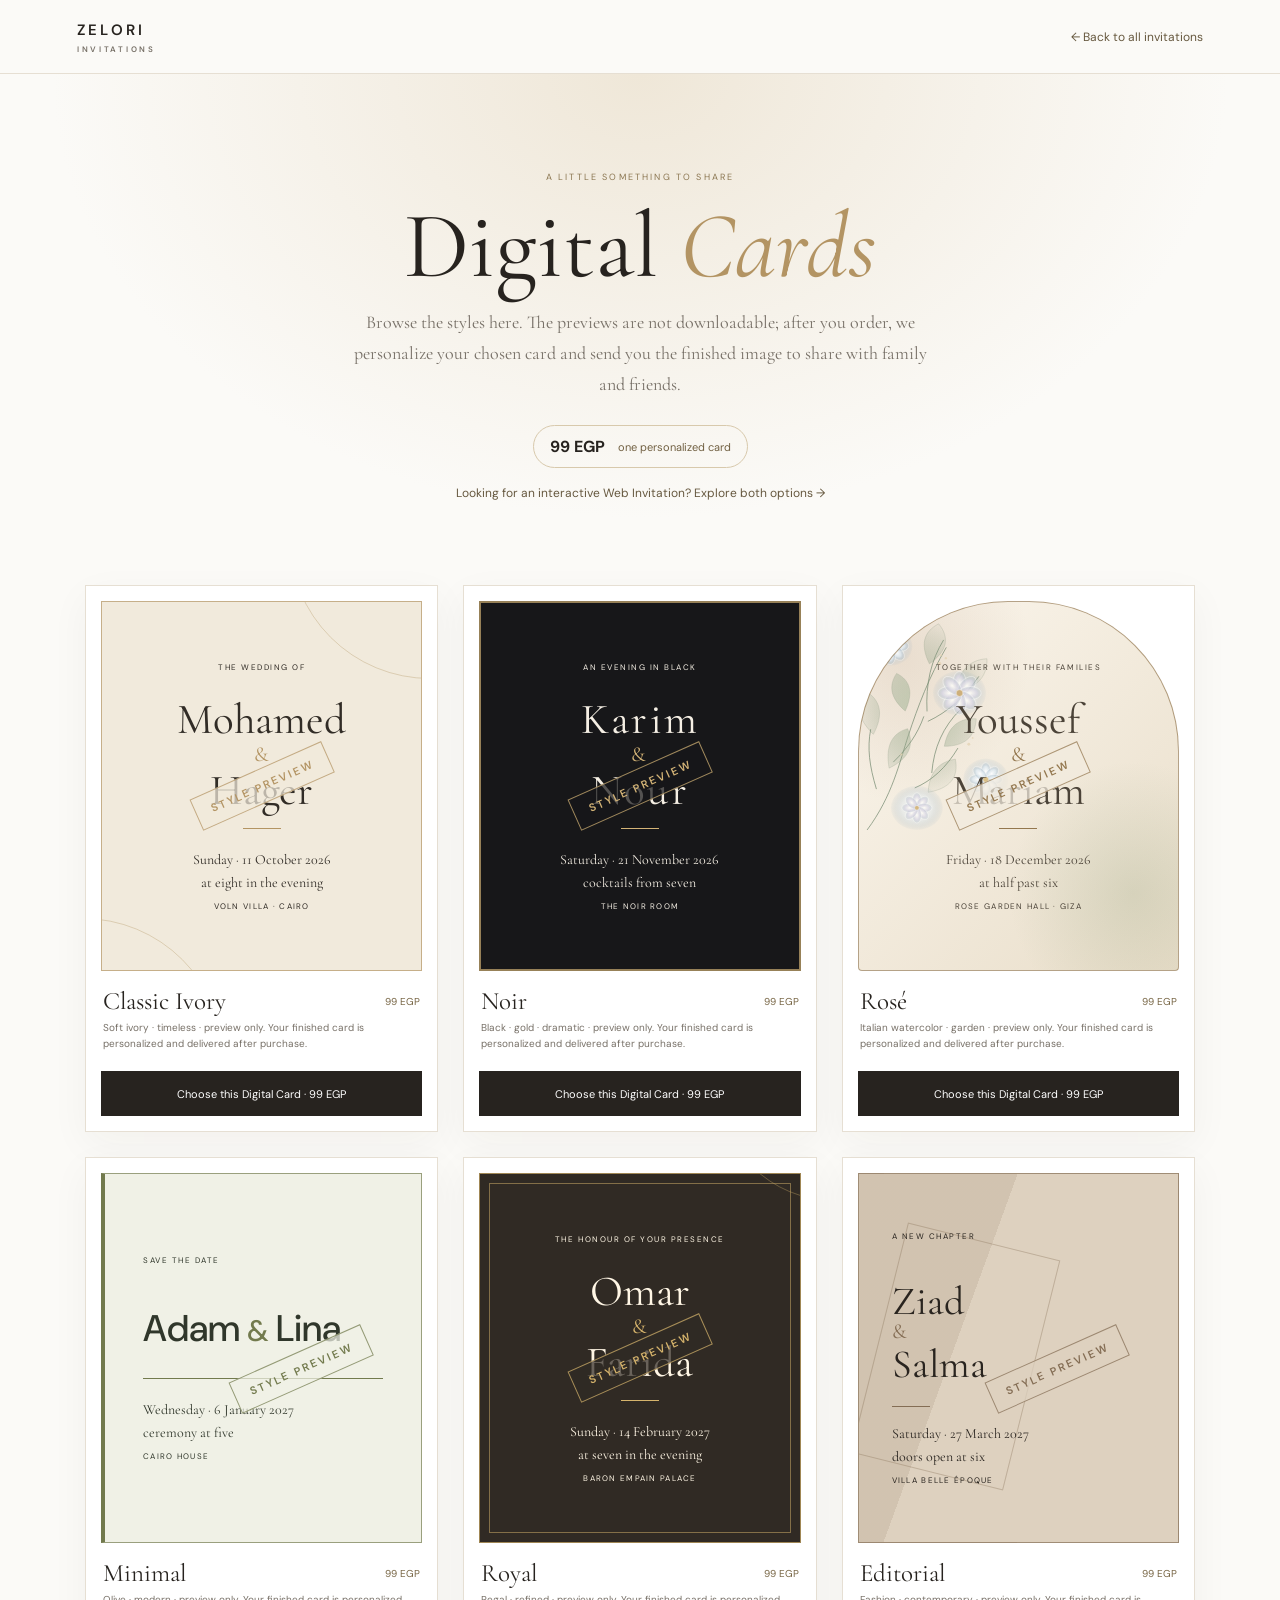
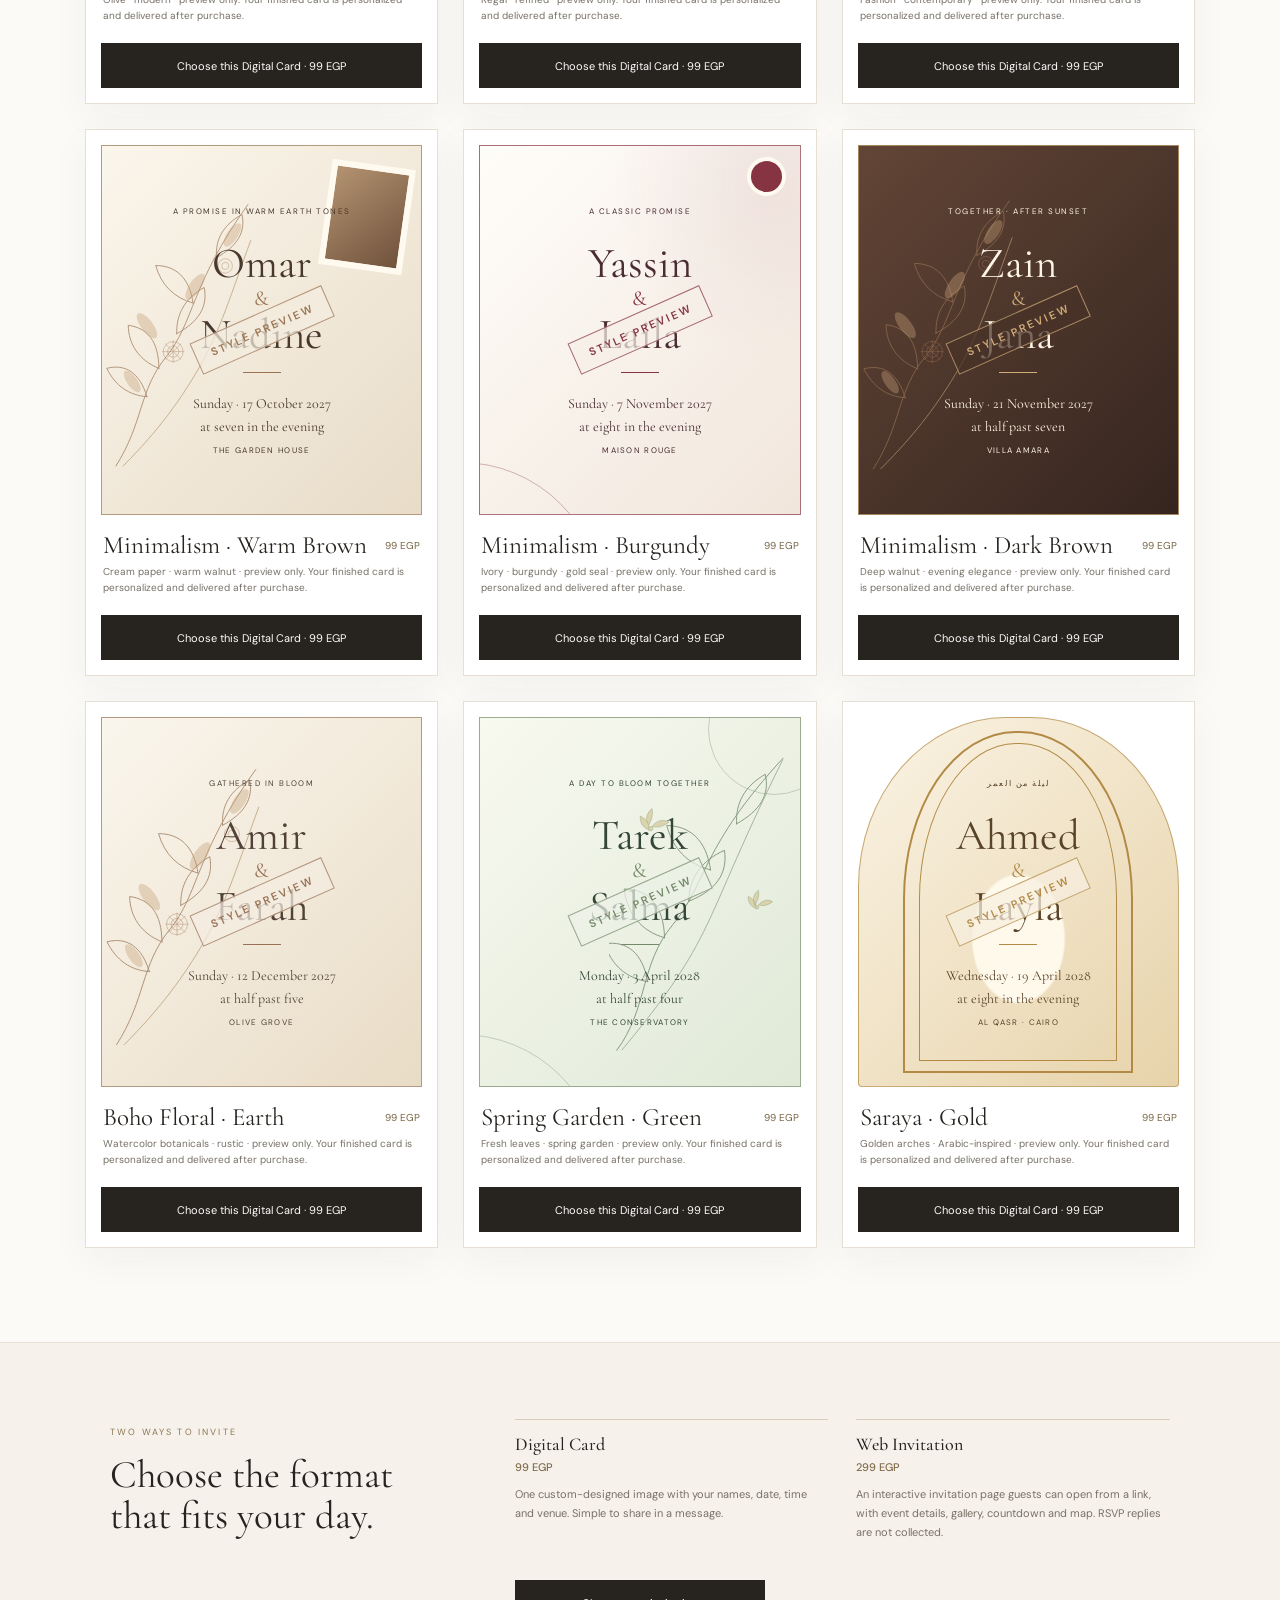
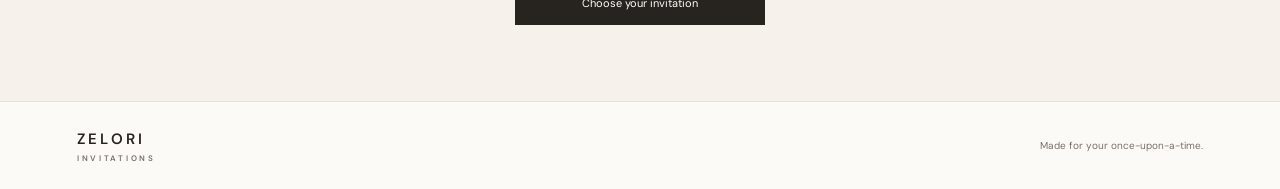
==== digital-cards.html @ d82b8eb6 "Add cleaned ZELORI website" ====
<!doctype html>
<html lang="en">
<head>
  <meta charset="utf-8">
  <meta name="viewport" content="width=device-width, initial-scale=1">
  <meta name="description" content="Explore twelve personalized ZELORI Digital Card designs, ready to share with your wedding guests.">
  <title>Digital Cards | ZELORI</title>
  <meta property="og:title" content="Digital Cards | ZELORI">
  <meta property="og:description" content="ZELORI digital wedding invitation design preview. Sample details are for demonstration; request a personalized design.">
  <meta property="og:type" content="website">
  <link rel="preconnect" href="https://fonts.googleapis.com">
  <link rel="preconnect" href="https://fonts.gstatic.com" crossorigin>
  <link href="https://fonts.googleapis.com/css2?family=Cormorant+Garamond:wght@400;500;600&family=DM+Sans:wght@400;500;600&display=swap" rel="stylesheet">
  <link rel="stylesheet" href="digital-cards.css">
  <link rel="icon" type="image/svg+xml" href="assets/favicon.svg">
</head>
<body>
  <header class="topbar"><a class="brand" href="index.html">ZELORI<span>INVITATIONS</span></a><a class="back-link" href="index.html#portfolio">← Back to all invitations</a></header>
  <main>
    <section class="intro">
      <span class="eyebrow">A LITTLE SOMETHING TO SHARE</span>
      <h1>Digital <em>Cards</em></h1>
      <p>Browse the styles here. The previews are not downloadable; after you order, we personalize your chosen card and send you the finished image to share with family and friends.</p>
      <div class="price-pill"><strong>99 EGP</strong><span>one personalized card</span></div>
      <a class="text-link" href="index.html#order">Looking for an interactive Web Invitation? Explore both options →</a>
    </section>
    <section class="collection" aria-label="Digital Card designs" id="cards"></section>
    <section class="difference"><div><span class="eyebrow">TWO WAYS TO INVITE</span><h2>Choose the format<br>that fits your day.</h2></div><div class="format"><b>Digital Card <span>99 EGP</span></b><p>One custom-designed image with your names, date, time and venue. Simple to share in a message.</p></div><div class="format"><b>Web Invitation <span>299 EGP</span></b><p>An interactive invitation page guests can open from a link, with event details, gallery, countdown and map. RSVP replies are not collected.</p></div><a class="primary-link" href="index.html?package=digital-card#order">Choose your invitation</a></section>
  </main>
  <footer><a class="brand" href="index.html">ZELORI<span>INVITATIONS</span></a><span>Made for your once-upon-a-time.</span></footer>
  <script src="digital-cards.js"></script>
</body>
</html>
---- digital-cards.css ----
:root{color-scheme:light;--ink:#27231f;--muted:#777067;--gold:#b39463;--paper:#f6f2eb;--line:#e6dfd3}*{box-sizing:border-box}body{margin:0;background:#fbfaf7;color:var(--ink);font-family:"DM Sans",sans-serif}.topbar,footer{height:74px;padding:0 clamp(20px,6vw,88px);display:flex;align-items:center;justify-content:space-between;border-bottom:1px solid var(--line)}.brand{text-decoration:none;color:var(--ink);font:600 15px "DM Sans",sans-serif;letter-spacing:.22em}.brand span{display:block;margin-top:4px;font-size:8px;letter-spacing:.34em;color:var(--muted)}.back-link,.text-link{color:#66583f;font-size:12px;text-decoration:none}.back-link:hover,.text-link:hover{text-decoration:underline}.intro{padding:90px 22px 56px;text-align:center;background:radial-gradient(ellipse at 50% 0,#efe7d8 0,transparent 65%)}.eyebrow{font-size:9px;letter-spacing:.24em;color:#8b7651}.intro h1{margin:18px 0;font:400 clamp(58px,9vw,94px)/.92 "Cormorant Garamond",serif}.intro h1 em{color:var(--gold);font-weight:400}.intro>p{max-width:590px;margin:0 auto;color:var(--muted);font:400 18px/1.7 "Cormorant Garamond",serif}.price-pill{display:inline-flex;align-items:center;gap:13px;margin:26px 0 17px;padding:10px 16px;border:1px solid #d8c9ac;border-radius:40px;color:#716042;font-size:11px}.price-pill strong{font-size:16px;color:var(--ink)}.text-link{display:block}.collection{width:min(1110px,calc(100% - 40px));margin:0 auto;padding:28px 0 94px;display:grid;grid-template-columns:repeat(3,minmax(0,1fr));gap:25px}.card-product{padding:15px;background:#fff;border:1px solid var(--line);box-shadow:0 12px 38px #30291d0b}.invite-card{--card:#f1eadc;--accent:#b39463;--type:#312c26;position:relative;isolation:isolate;overflow:hidden;min-height:370px;padding:25px;display:flex;flex-direction:column;align-items:center;justify-content:center;text-align:center;background:var(--card);color:var(--type);border:1px solid color-mix(in srgb,var(--accent) 68%,transparent)}.invite-card:before,.invite-card:after{content:"";position:absolute;z-index:-1;border:1px solid color-mix(in srgb,var(--accent) 35%,transparent);border-radius:50%;width:280px;height:280px}.invite-card:before{top:-205px;right:-150px}.invite-card:after{bottom:-230px;left:-160px}.invite-card .overline{font-size:8px;letter-spacing:.19em}.invite-card .names{margin:29px 0 18px;font:400 43px/.87 "Cormorant Garamond",serif}.invite-card .names i{display:block;margin:8px 0;color:var(--accent);font-size:21px;font-style:normal}.invite-card .rule{width:38px;height:1px;margin:0 0 19px;background:var(--accent)}.invite-card .details{font:400 14px/1.65 "Cormorant Garamond",serif}.invite-card .place{margin-top:7px;font-size:8px;letter-spacing:.16em}.card-noir{--card:#171719;--accent:#d4b477;--type:#f5efe4}.card-rose{--card:#f5e5e3;--accent:#ad737c;--type:#503c3f}.card-minimal{--card:#fff;--accent:#7b786f;--type:#292a28}.card-minimal:before,.card-minimal:after{display:none}.card-royal{--card:#302a24;--accent:#d6b46c;--type:#fff6e5}.card-editorial{--card:#ded1bf;--accent:#846d54;--type:#29241f}.card-editorial:before{border-radius:0;transform:rotate(18deg)}.product-caption{display:flex;align-items:center;justify-content:space-between;margin:15px 2px 4px}.product-caption h2{margin:0;font:400 25px "Cormorant Garamond",serif}.product-caption span{font-size:10px;color:#766443}.product-copy{min-height:37px;margin:4px 2px 14px;color:var(--muted);font-size:10px;line-height:1.6}.buy-link,.primary-link{min-height:45px;display:flex;align-items:center;justify-content:center;background:var(--ink);color:white;text-decoration:none;font-size:11px;transition:background .2s}.buy-link:hover,.primary-link:hover{background:#907648}.difference{padding:76px max(22px,calc((100% - 1060px)/2));display:grid;grid-template-columns:1.2fr 1fr 1fr;gap:28px;align-items:start;background:var(--paper);border-top:1px solid var(--line)}.difference h2{margin:15px 0;font:400 39px/1.05 "Cormorant Garamond",serif}.format{padding-top:13px;border-top:1px solid #d8cdbb}.format b{font:500 18px "Cormorant Garamond",serif}.format b span{display:block;margin-top:5px;color:#806b48;font:500 11px "DM Sans",sans-serif}.format p{color:var(--muted);font-size:11px;line-height:1.7}.primary-link{grid-column:2/4;max-width:250px;padding:0 20px}footer{height:auto;min-height:88px;border:0;border-top:1px solid var(--line);color:var(--muted);font-size:10px}@media(max-width:820px){.collection{grid-template-columns:repeat(2,minmax(0,1fr));gap:16px}.difference{grid-template-columns:1fr 1fr}.difference>div:first-child{grid-column:1/-1}.primary-link{grid-column:1/-1}}@media(max-width:540px){.topbar{height:64px}.back-link{font-size:10px}.intro{padding-top:66px}.collection{width:min(440px,calc(100% - 30px));grid-template-columns:1fr;padding-bottom:62px;gap:17px}.invite-card{min-height:385px}.difference{grid-template-columns:1fr;padding:55px 24px}.difference>div:first-child{grid-column:auto}.primary-link{grid-column:auto;max-width:none}footer{gap:18px;padding:20px;align-items:flex-start;flex-direction:column}}
.card-noir{border-width:2px}.card-noir:before,.card-noir:after{border-radius:0;transform:rotate(35deg);width:390px;height:1px}.card-noir .names{letter-spacing:.05em}.card-rose{border-radius:150px 150px 4px 4px}.card-rose:before{width:210px;height:210px;top:-115px;right:-95px}.card-rose:after{width:170px;height:170px;bottom:-95px;left:-80px}.card-minimal{align-items:flex-start;text-align:left;padding:48px 38px;border-left:4px solid var(--accent)}.card-minimal:before,.card-minimal:after{display:none}.card-minimal .names{font:500 37px/1.05 "DM Sans",sans-serif;margin:44px 0 30px}.card-minimal .names i{display:inline;margin:0 7px;font-size:.8em}.card-minimal .rule{width:100%}.card-royal{outline:1px solid color-mix(in srgb,var(--accent) 50%,transparent);outline-offset:-11px}.card-royal:before,.card-royal:after{width:230px;height:230px}.card-editorial{align-items:flex-start;text-align:left;padding:42px 33px;background:linear-gradient(110deg,color-mix(in srgb,var(--accent) 14%,var(--card)) 0 35%,var(--card) 35%)}.card-editorial:before{border-radius:0;transform:rotate(14deg);width:155px;height:235px;top:64px;left:18px;right:auto}.card-editorial:after{display:none}.card-editorial .overline{max-width:200px}.card-editorial .names{font-size:40px;line-height:.9;margin:42px 0 24px}.card-editorial .names i{margin:4px 0}.card-editorial .rule{margin-bottom:15px}@media(max-width:540px){.card-minimal{padding:48px 33px}.card-editorial{padding:42px 30px}.card-editorial:before{left:14px}}
.preview-noir{outline:5px double #c8a96b;outline-offset:-13px}.preview-rose{border-radius:45% 45% 0 0;box-shadow:0 20px 48px #6f4c4c24}.preview-minimal{align-items:flex-start;text-align:left;padding:55px 24px 55px 30px;border-left:4px solid #888078}.preview-minimal .preview-and{margin-left:4px}.preview-royal{outline:4px double #c8a96b;outline-offset:-13px}.preview-editorial{justify-content:flex-start;text-align:left;padding:60px 22px;background:linear-gradient(110deg,#cbb99e 0 28%,#d9ccba 28%)}.preview-editorial .preview-small{max-width:170px;line-height:1.7}.preview-editorial .preview-line{margin-left:0}.preview-editorial h2,.preview-editorial p{align-self:flex-start}
.preview-watermark{position:absolute;z-index:2;left:50%;top:50%;transform:translate(-50%,-50%) rotate(-24deg);padding:9px 15px;border:1px solid color-mix(in srgb,var(--accent) 72%,transparent);background:color-mix(in srgb,var(--card) 72%,transparent);color:var(--accent);font-size:11px;font-weight:600;letter-spacing:.2em;white-space:nowrap;pointer-events:none}.card-minimal .preview-watermark,.card-editorial .preview-watermark{left:62%;top:53%}
.card-minimal{--card:#f0f1e6;--accent:#727a4d;--type:#30372b}
.card-minimal .rule{background:var(--accent)}
.card-rose{--card:#f3ecdf;--accent:#93774e;--type:#4b4338;background:radial-gradient(ellipse at 13% 14%,rgba(171,134,103,.25),transparent 33%),radial-gradient(ellipse at 86% 79%,rgba(126,146,105,.25),transparent 32%),linear-gradient(135deg,#fbf6ed,#e9deca)}
.card-rose .rule{background:var(--accent)}
.card-rose{background-image:url("assets/watercolor-garden.svg"),radial-gradient(ellipse at 13% 14%,rgba(171,134,103,.2),transparent 33%),radial-gradient(ellipse at 86% 79%,rgba(126,146,105,.2),transparent 32%),linear-gradient(135deg,#fbf6ed,#e9deca);background-position:left top,center,center,center;background-size:auto 65%,cover,cover,cover;background-repeat:no-repeat}
.card-rose:before,.card-rose:after{display:none!important}
.card-ref-brown{--card:#f4eddf;--accent:#9a7452;--type:#49382d;background-image:url("assets/botanical-earth.svg"),linear-gradient(135deg,#fbf6ec,#e8dcc8);background-repeat:no-repeat;background-size:auto 78%,cover;background-position:left center,center}.card-ref-brown:before{width:72px;height:94px;right:12px;top:18px;border:6px solid #fffaf0;border-radius:0;transform:rotate(8deg);background:linear-gradient(135deg,#b49371,#70523c)}.card-ref-brown:after{display:none}.card-ref-burgundy{--card:#f7f0e8;--accent:#873442;--type:#492b31;background:radial-gradient(ellipse at 90% 10%,#9b526119,transparent 38%),linear-gradient(135deg,#fffdf9,#f1e6dc)}.card-ref-burgundy:before{width:31px;height:31px;top:15px;right:18px;border:0;background:#873442;border-radius:50%;box-shadow:0 0 0 4px #fffaf0}.card-ref-walnut{--card:#493329;--accent:#d1ae79;--type:#fff5e6;background-image:url("assets/botanical-earth.svg"),linear-gradient(135deg,#624536,#35251f);background-repeat:no-repeat;background-size:auto 80%,cover;background-position:left center,center}.card-ref-walnut:before,.card-ref-walnut:after{border-radius:0;width:360px;height:1px;transform:rotate(37deg)}.card-ref-boho{--card:#f5eee2;--accent:#987257;--type:#514238;background-image:url("assets/botanical-earth.svg"),linear-gradient(135deg,#faf6ed,#e9dcc6);background-repeat:no-repeat;background-size:auto 82%,cover;background-position:left center,center}.card-ref-boho:before,.card-ref-boho:after{width:180px;height:180px;border-radius:50%}.card-ref-garden{--card:#eef2e8;--accent:#748968;--type:#334638;background-image:url("assets/garden-spring.svg"),linear-gradient(135deg,#f8f9ef,#e0e9d8);background-repeat:no-repeat;background-size:auto 85%,cover;background-position:right center,center}.card-ref-garden:before{width:130px;height:130px;top:-55px;right:-40px}.card-ref-saraya{--card:#f7efdf;--accent:#b28a45;--type:#594329;border-radius:46% 46% 4px 4px;background:radial-gradient(ellipse at 50% 60%,#fff9ec 0 20%,transparent 21%),linear-gradient(135deg,#faf3e4,#e7d3aa)}.card-ref-saraya:before,.card-ref-saraya:after{left:14%;right:14%;top:13px;bottom:13px;width:auto;height:auto;border:2px double #b28a45;border-radius:49% 49% 0 0}.card-ref-saraya:after{inset:25px 19%;border-width:1px}
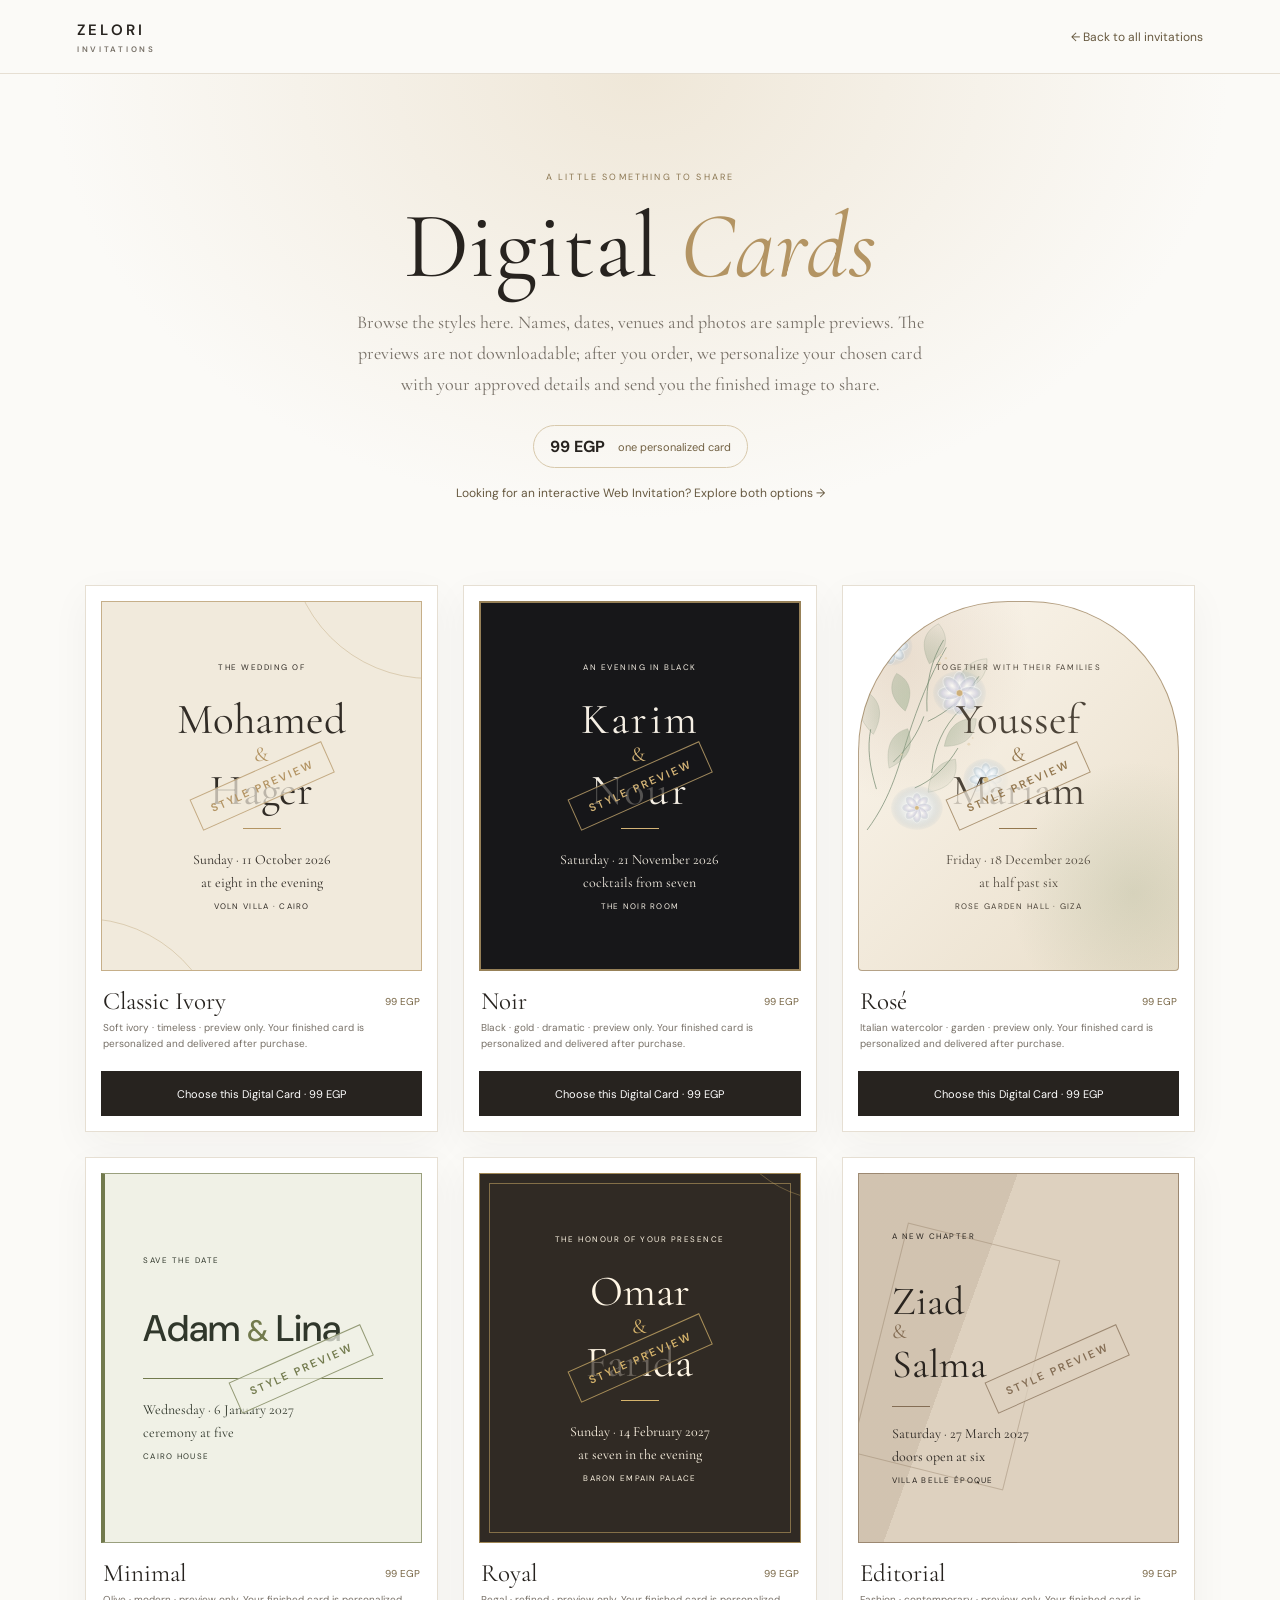
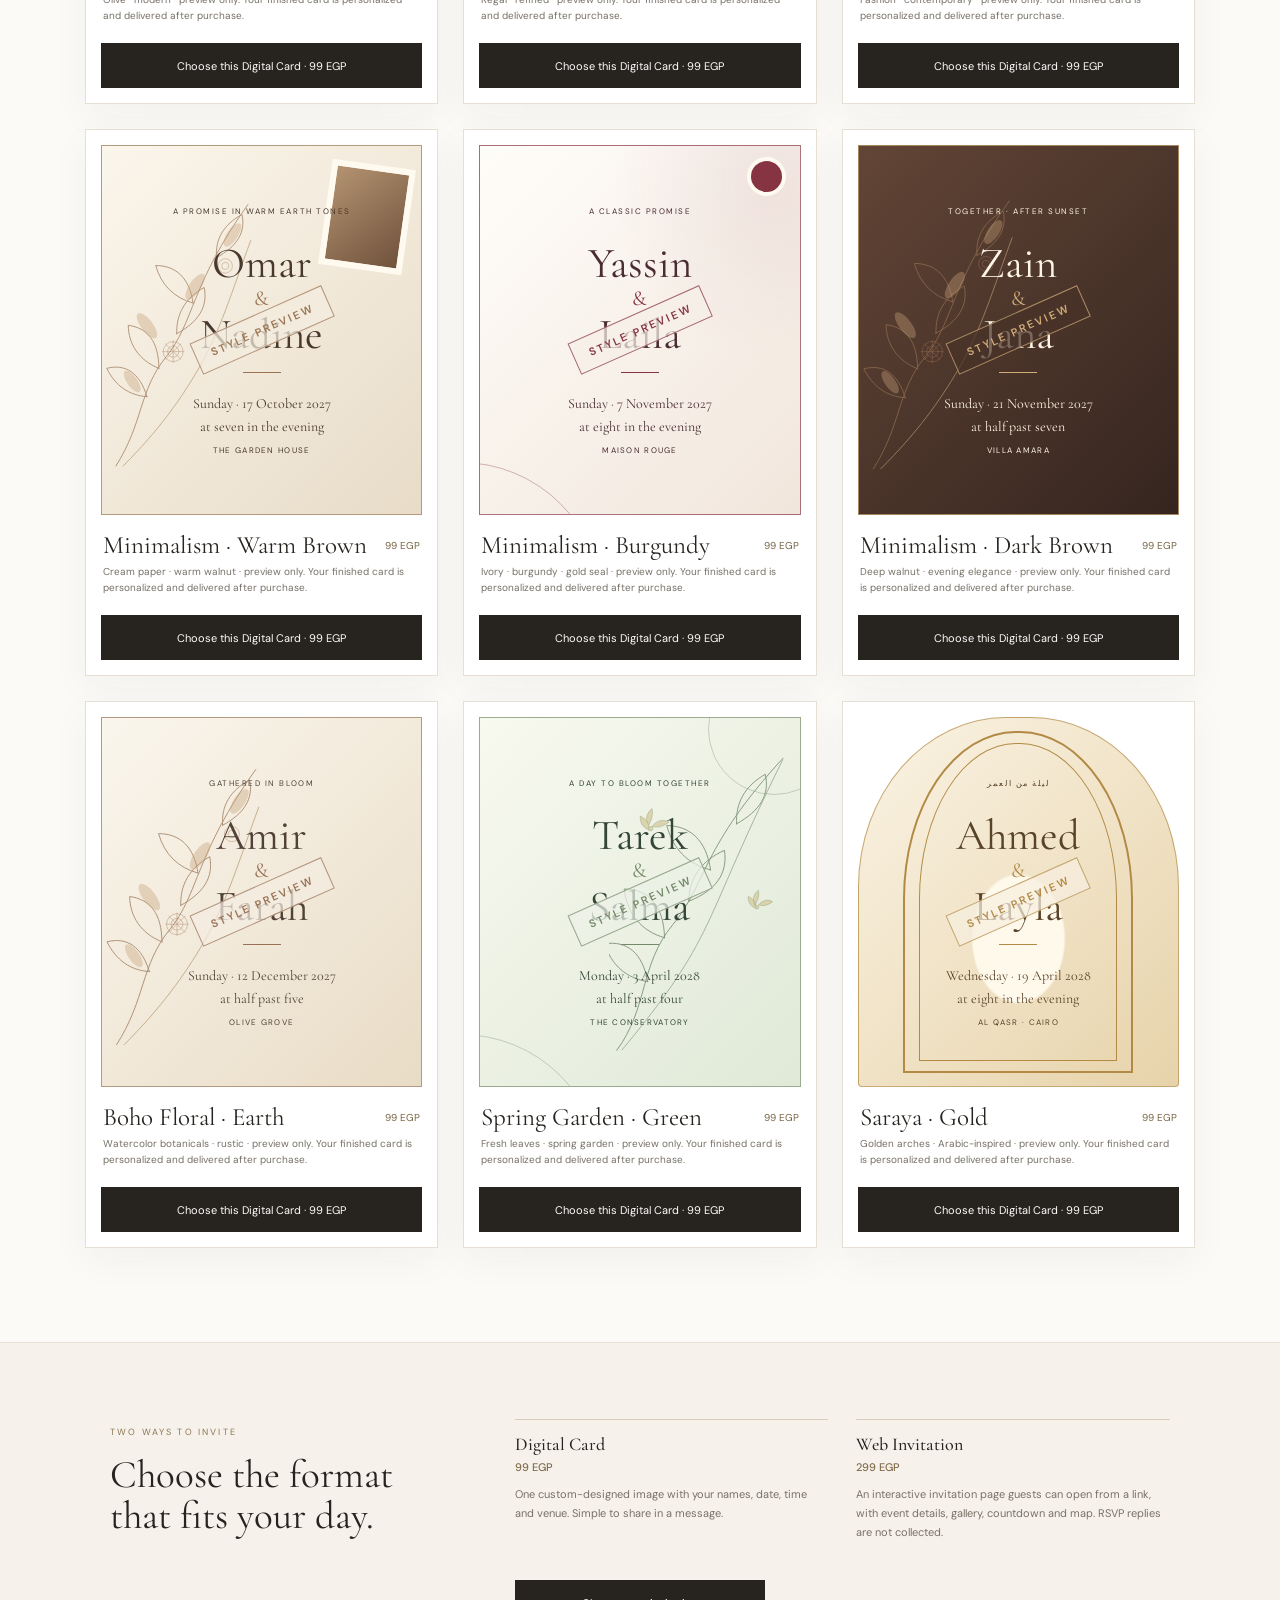
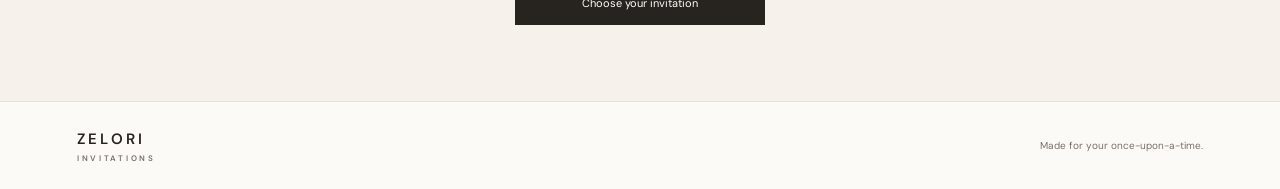
==== commit ae4923d1: "Clarify digital card description and personalization detailsClarify sample details on Digital Cards " ====
--- a/digital-cards.html
+++ b/digital-cards.html
@@ -20,7 +20,7 @@
     <section class="intro">
       <span class="eyebrow">A LITTLE SOMETHING TO SHARE</span>
       <h1>Digital <em>Cards</em></h1>
-      <p>Browse the styles here. The previews are not downloadable; after you order, we personalize your chosen card and send you the finished image to share with family and friends.</p>
+      <p>Browse the styles here. Names, dates, venues and photos are sample previews. The previews are not downloadable; after you order, we personalize your chosen card with your approved details and send you the finished image to share.</p>
       <div class="price-pill"><strong>99 EGP</strong><span>one personalized card</span></div>
       <a class="text-link" href="index.html#order">Looking for an interactive Web Invitation? Explore both options →</a>
     </section>
